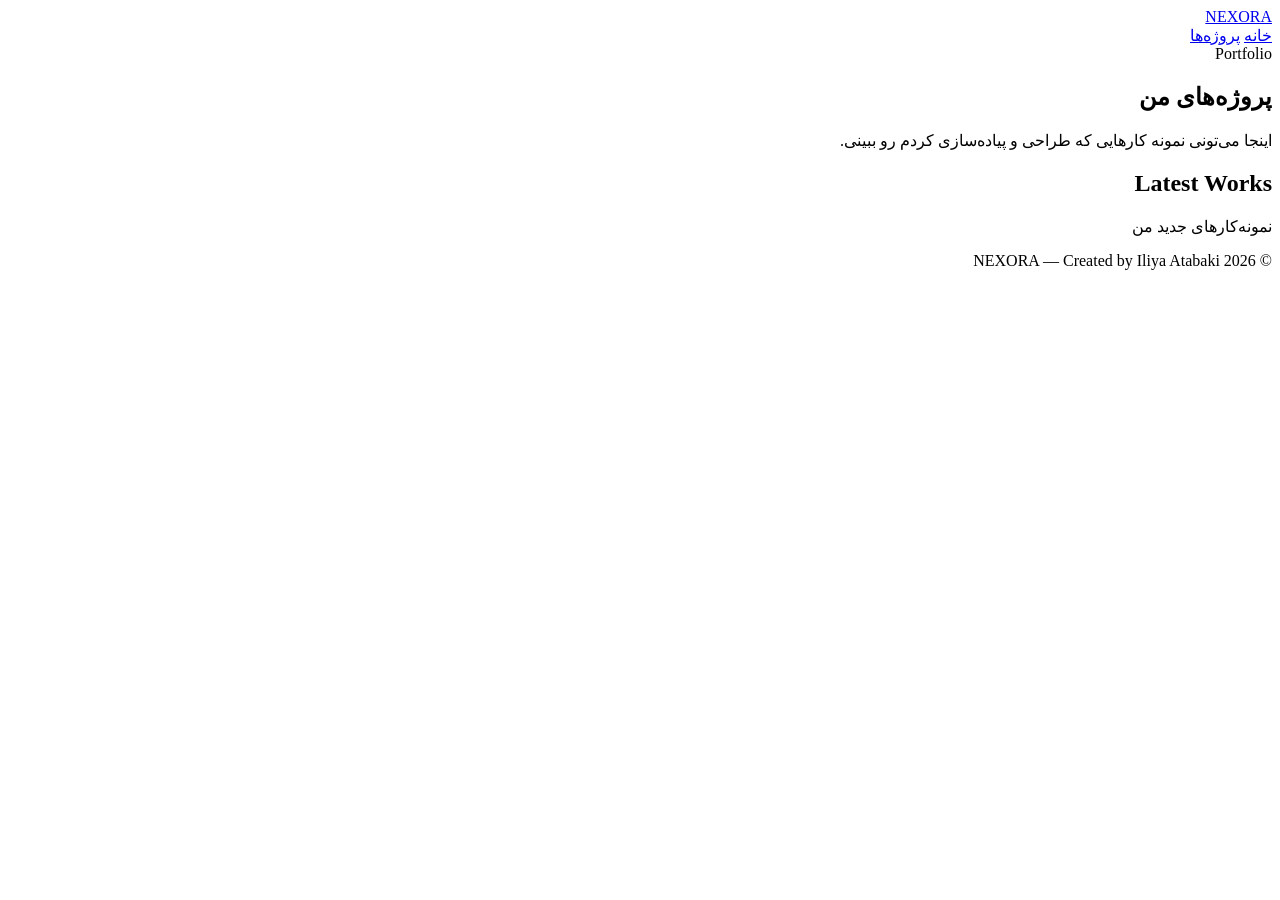
==== projects/index.html @ 351d803f "index.html" ====
<!DOCTYPE html>
<html lang="fa" dir="rtl">
<head>
  <meta charset="UTF-8" />
  <meta name="viewport" content="width=device-width, initial-scale=1.0" />

  <title>پروژه‌ها | NEXORA</title>

  <link rel="stylesheet" href="projects.css" />
</head>
<body>

  <header class="projects-header">
    <nav class="navbar">
      <a href="../index.html" class="logo">NEXORA</a>

      <div class="nav-links">
        <a href="../index.html">خانه</a>
        <a href="projects.html" class="active">پروژه‌ها</a>
      </div>
    </nav>
  </header>

  <main>

    <section class="projects-hero">
      <span class="badge">Portfolio</span>
      <h1>پروژه‌های من</h1>
      <p>
        اینجا می‌تونی نمونه کارهایی که طراحی و پیاده‌سازی کردم رو ببینی.
      </p>
    </section>

    <section class="projects-section">
      <div class="section-title">
        <h2>Latest Works</h2>
        <p>نمونه‌کارهای جدید من</p>
      </div>

      <div class="projects-grid" id="projectsGrid">
        <!-- کارت‌های پروژه با JavaScript از projects.json ساخته میشن -->
      </div>
    </section>

  </main>

  <footer class="footer">
    <p>© 2026 NEXORA — Created by Iliya Atabaki</p>
  </footer>

  <script src="projects.js"></script>
</body>
</html>
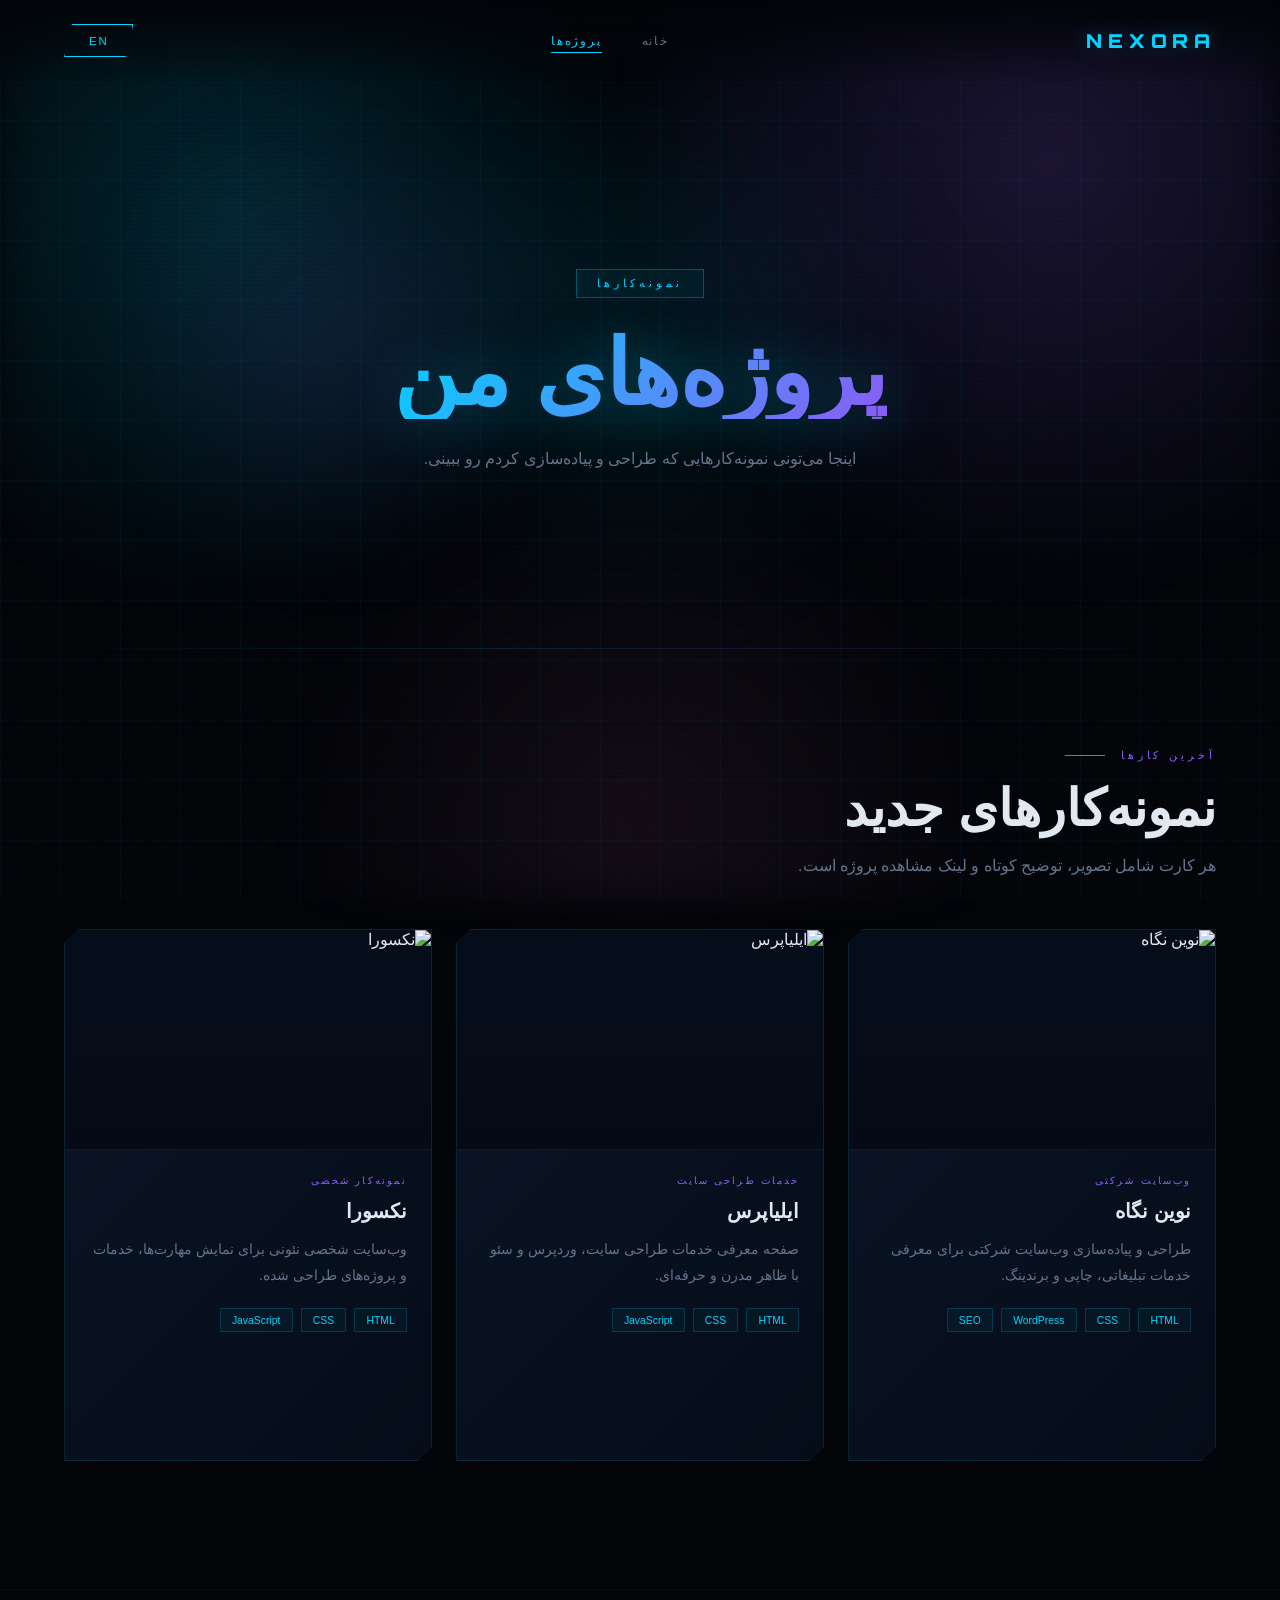
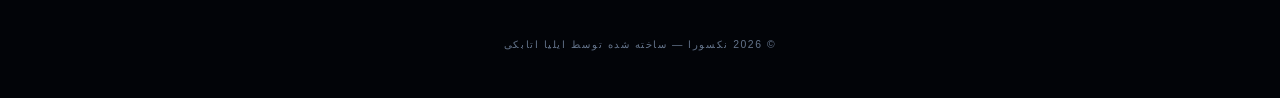
==== commit 22a02148: "index.html projects.json scripts.js style.css" ====
--- a/projects/index.html
+++ b/projects/index.html
@@ -6,48 +6,84 @@
 
   <title>پروژه‌ها | NEXORA</title>
 
-  <link rel="stylesheet" href="projects.css" />
+  <link rel="stylesheet" href="style.css" />
 </head>
 <body>
 
   <header class="projects-header">
     <nav class="navbar">
+
       <a href="../index.html" class="logo">NEXORA</a>
 
       <div class="nav-links">
-        <a href="../index.html">خانه</a>
-        <a href="projects.html" class="active">پروژه‌ها</a>
+        <a href="../index.html" data-fa="خانه" data-en="Home">خانه</a>
+        <a href="projects.html" class="active" data-fa="پروژه‌ها" data-en="Projects">پروژه‌ها</a>
       </div>
+
+      <button class="language-toggle" id="languageToggle" type="button">
+        EN
+      </button>
+
     </nav>
   </header>
 
   <main>
 
     <section class="projects-hero">
-      <span class="badge">Portfolio</span>
-      <h1>پروژه‌های من</h1>
-      <p>
-        اینجا می‌تونی نمونه کارهایی که طراحی و پیاده‌سازی کردم رو ببینی.
+      <span class="badge" data-fa="نمونه‌کارها" data-en="Portfolio">
+        نمونه‌کارها
+      </span>
+
+      <h1 data-fa="پروژه‌های من" data-en="My Projects">
+        پروژه‌های من
+      </h1>
+
+      <p
+        data-fa="اینجا می‌تونی نمونه‌کارهایی که طراحی و پیاده‌سازی کردم رو ببینی."
+        data-en="Here you can explore the projects I have designed and developed."
+      >
+        اینجا می‌تونی نمونه‌کارهایی که طراحی و پیاده‌سازی کردم رو ببینی.
       </p>
     </section>
 
+    <div class="h-line"></div>
+
     <section class="projects-section">
+
       <div class="section-title">
-        <h2>Latest Works</h2>
-        <p>نمونه‌کارهای جدید من</p>
+        <span class="section-tag" data-fa="آخرین کارها" data-en="Latest Works">
+          آخرین کارها
+        </span>
+
+        <h2 data-fa="نمونه‌کارهای جدید" data-en="Recent Projects">
+          نمونه‌کارهای جدید
+        </h2>
+
+        <p
+          data-fa="هر کارت شامل تصویر، توضیح کوتاه و لینک مشاهده پروژه است."
+          data-en="Each card includes a preview image, short description, and project link."
+        >
+          هر کارت شامل تصویر، توضیح کوتاه و لینک مشاهده پروژه است.
+        </p>
       </div>
 
       <div class="projects-grid" id="projectsGrid">
-        <!-- کارت‌های پروژه با JavaScript از projects.json ساخته میشن -->
+        <!-- Project cards will be generated from projects.json -->
       </div>
+
     </section>
 
   </main>
 
   <footer class="footer">
-    <p>© 2026 NEXORA — Created by Iliya Atabaki</p>
+    <p
+      data-fa="© 2026 نکسورا — ساخته شده توسط ایلیا اتابکی"
+      data-en="© 2026 NEXORA — Created by Iliya Atabaki"
+    >
+      © 2026 نکسورا — ساخته شده توسط ایلیا اتابکی
+    </p>
   </footer>
 
-  <script src="projects.js"></script>
+  <script src="scripts.js"></script>
 </body>
 </html>
--- a/projects/style.css
+++ b/projects/style.css
@@ -0,0 +1,1063 @@
+@import url('https://fonts.googleapis.com/css2?family=Orbitron:wght@400;700;900&family=Space+Grotesk:wght@300;400;500&family=JetBrains+Mono:wght@300;400&display=swap');
+@import url('https://cdn.jsdelivr.net/gh/rastikerdar/vazirmatn@v33.003/Vazirmatn-font-face.css');
+
+/* =========================
+   NEXORA Projects Page
+========================= */
+
+:root {
+  --neon-blue: #00d4ff;
+  --neon-purple: #8b5cf6;
+  --neon-pink: #f472b6;
+  --dark-bg: #020408;
+  --dark-surface: #060d1a;
+  --dark-card: #0a1628;
+  --text-primary: #e2e8f0;
+  --text-muted: #64748b;
+  --grid-color: rgba(0, 212, 255, 0.04);
+  --glow-blue: rgba(0, 212, 255, 0.3);
+  --glow-purple: rgba(139, 92, 246, 0.3);
+}
+
+*,
+*::before,
+*::after {
+  margin: 0;
+  padding: 0;
+  box-sizing: border-box;
+}
+
+html {
+  scroll-behavior: smooth;
+}
+
+body {
+  min-height: 100vh;
+  background: var(--dark-bg);
+  color: var(--text-primary);
+  font-family: 'Space Grotesk', sans-serif;
+  overflow-x: hidden;
+}
+
+html[lang='fa'] body,
+html[lang='fa'] body *:not(.logo) {
+  font-family: 'Vazirmatn', sans-serif !important;
+}
+
+html[lang='en'] body {
+  font-family: 'Space Grotesk', sans-serif;
+}
+
+a {
+  color: inherit;
+}
+
+button,
+a {
+  -webkit-tap-highlight-color: transparent;
+}
+
+a:focus-visible,
+button:focus-visible {
+  outline: 2px solid var(--neon-blue);
+  outline-offset: 4px;
+}
+
+/* =========================
+   Ambient Background
+========================= */
+
+body::before {
+  content: '';
+  position: fixed;
+  inset: 0;
+  z-index: -4;
+  pointer-events: none;
+  background-image:
+    linear-gradient(var(--grid-color) 1px, transparent 1px),
+    linear-gradient(90deg, var(--grid-color) 1px, transparent 1px);
+  background-size: 60px 60px;
+}
+
+body::after {
+  content: '';
+  position: fixed;
+  inset: 0;
+  z-index: -3;
+  pointer-events: none;
+  background:
+    radial-gradient(circle at 18% 24%, rgba(0, 212, 255, 0.16), transparent 32%),
+    radial-gradient(circle at 82% 18%, rgba(139, 92, 246, 0.18), transparent 34%),
+    radial-gradient(circle at 50% 92%, rgba(244, 114, 182, 0.08), transparent 35%);
+  filter: blur(20px);
+}
+
+main {
+  position: relative;
+  z-index: 2;
+}
+
+main::before {
+  content: '';
+  position: fixed;
+  inset: 0;
+  z-index: -2;
+  pointer-events: none;
+  opacity: 0.025;
+  background-image: url("data:image/svg+xml,%3Csvg viewBox='0 0 256 256' xmlns='http://www.w3.org/2000/svg'%3E%3Cfilter id='n'%3E%3CfeTurbulence type='fractalNoise' baseFrequency='0.9' numOctaves='4' stitchTiles='stitch'/%3E%3C/filter%3E%3Crect width='100%25' height='100%25' filter='url(%23n)'/%3E%3C/svg%3E");
+  background-size: 180px;
+}
+
+main::after {
+  content: '';
+  position: fixed;
+  inset: 0;
+  z-index: -1;
+  pointer-events: none;
+  background: repeating-linear-gradient(
+    0deg,
+    transparent,
+    transparent 2px,
+    rgba(0, 0, 0, 0.035) 2px,
+    rgba(0, 0, 0, 0.035) 4px
+  );
+}
+
+/* =========================
+   Header / Navigation
+========================= */
+
+.projects-header {
+  position: fixed;
+  top: 0;
+  left: 0;
+  right: 0;
+  z-index: 100;
+  padding: 1.5rem 4rem;
+  background: linear-gradient(180deg, rgba(2, 4, 8, 0.92) 0%, rgba(2, 4, 8, 0.35) 70%, transparent 100%);
+  backdrop-filter: blur(8px);
+}
+
+.navbar {
+  display: flex;
+  align-items: center;
+  justify-content: space-between;
+  gap: 2rem;
+}
+
+.logo {
+  font-family: 'Orbitron', monospace !important;
+  font-size: 1.2rem;
+  font-weight: 900;
+  letter-spacing: 0.3em;
+  color: var(--neon-blue);
+  text-decoration: none;
+  text-shadow: 0 0 20px var(--glow-blue);
+  white-space: nowrap;
+}
+
+.nav-links {
+  display: flex;
+  align-items: center;
+  justify-content: center;
+  gap: 2.5rem;
+}
+
+.nav-links a {
+  font-family: 'JetBrains Mono', monospace !important;
+  font-size: 0.75rem;
+  letter-spacing: 0.15em;
+  color: var(--text-muted);
+  text-decoration: none;
+  text-transform: uppercase;
+  position: relative;
+  transition: color 0.3s ease;
+}
+
+.nav-links a::after {
+  content: '';
+  position: absolute;
+  bottom: -5px;
+  inset-inline-start: 0;
+  width: 0;
+  height: 1px;
+  background: var(--neon-blue);
+  transition: width 0.3s ease;
+}
+
+.nav-links a:hover,
+.nav-links a.active {
+  color: var(--neon-blue);
+}
+
+.nav-links a:hover::after,
+.nav-links a.active::after {
+  width: 100%;
+}
+
+.language-toggle {
+  font-family: 'JetBrains Mono', monospace !important;
+  font-size: 0.72rem;
+  letter-spacing: 0.15em;
+  text-transform: uppercase;
+  padding: 0.6rem 1.5rem;
+  border: 1px solid var(--neon-blue);
+  background: transparent;
+  color: var(--neon-blue);
+  cursor: pointer;
+  transition: all 0.3s ease;
+  clip-path: polygon(8px 0%, 100% 0%, calc(100% - 8px) 100%, 0% 100%);
+}
+
+.language-toggle:hover {
+  background: var(--neon-blue);
+  color: var(--dark-bg);
+  box-shadow: 0 0 30px var(--glow-blue);
+}
+
+.language-toggle:active {
+  transform: scale(0.96);
+}
+
+/* =========================
+   Hero
+========================= */
+
+.projects-hero {
+  min-height: 72vh;
+  padding: 10rem 2rem 4rem;
+  display: flex;
+  flex-direction: column;
+  align-items: center;
+  justify-content: center;
+  text-align: center;
+  position: relative;
+  overflow: hidden;
+}
+
+.projects-hero::before,
+.projects-hero::after {
+  content: '';
+  position: absolute;
+  border-radius: 50%;
+  pointer-events: none;
+  filter: blur(80px);
+}
+
+.projects-hero::before {
+  width: 520px;
+  height: 520px;
+  background: radial-gradient(circle, rgba(0, 212, 255, 0.12), transparent 70%);
+  top: 50%;
+  left: 50%;
+  transform: translate(-50%, -50%);
+  animation: orbPulse 8s ease-in-out infinite;
+}
+
+.projects-hero::after {
+  width: 360px;
+  height: 360px;
+  background: radial-gradient(circle, rgba(139, 92, 246, 0.16), transparent 70%);
+  top: 25%;
+  inset-inline-end: 12%;
+  animation: orbDrift 11s ease-in-out infinite alternate;
+}
+
+.badge {
+  font-family: 'JetBrains Mono', monospace !important;
+  font-size: 0.7rem;
+  letter-spacing: 0.35em;
+  text-transform: uppercase;
+  color: var(--neon-blue);
+  border: 1px solid rgba(0, 212, 255, 0.3);
+  padding: 0.45rem 1.3rem;
+  margin-bottom: 2rem;
+  background: rgba(0, 212, 255, 0.05);
+  opacity: 0;
+  transform: translateY(20px);
+  animation: fadeUp 0.8s ease forwards;
+  position: relative;
+  z-index: 2;
+}
+
+.projects-hero h1 {
+  font-family: 'Orbitron', monospace !important;
+  font-size: clamp(3rem, 7vw, 6.5rem);
+  font-weight: 900;
+  line-height: 1;
+  text-transform: uppercase;
+  margin-bottom: 1.5rem;
+  background: linear-gradient(135deg, var(--neon-blue), var(--neon-purple));
+  -webkit-background-clip: text;
+  -webkit-text-fill-color: transparent;
+  background-clip: text;
+  filter: drop-shadow(0 0 30px rgba(0, 212, 255, 0.35));
+  opacity: 0;
+  transform: translateY(20px);
+  animation: fadeUp 0.9s ease 0.12s forwards;
+  position: relative;
+  z-index: 2;
+}
+
+.projects-hero p {
+  max-width: 650px;
+  color: var(--text-muted);
+  font-size: 1rem;
+  line-height: 2;
+  opacity: 0;
+  transform: translateY(20px);
+  animation: fadeUp 0.9s ease 0.22s forwards;
+  position: relative;
+  z-index: 2;
+}
+
+.h-line {
+  width: 100%;
+  height: 1px;
+  background: linear-gradient(90deg, transparent 0%, var(--neon-blue) 40%, var(--neon-purple) 60%, transparent 100%);
+  opacity: 0.15;
+}
+
+/* =========================
+   Section Title
+========================= */
+
+.projects-section {
+  width: min(1300px, 90%);
+  margin: 0 auto;
+  padding: 6rem 0 8rem;
+}
+
+.section-title {
+  margin-bottom: 3rem;
+  opacity: 0;
+  transform: translateY(30px);
+  animation: fadeUp 0.75s ease 0.25s forwards;
+}
+
+.section-tag {
+  font-family: 'JetBrains Mono', monospace !important;
+  font-size: 0.7rem;
+  letter-spacing: 0.35em;
+  text-transform: uppercase;
+  color: var(--neon-purple);
+  display: inline-flex;
+  align-items: center;
+  gap: 1rem;
+  margin-bottom: 1rem;
+}
+
+.section-tag::before {
+  content: '';
+  width: 40px;
+  height: 1px;
+  background: var(--neon-purple);
+}
+
+html[dir='rtl'] .section-tag::before {
+  order: 2;
+}
+
+.section-title h2 {
+  font-family: 'Orbitron', monospace !important;
+  font-size: clamp(2rem, 4vw, 3.5rem);
+  text-transform: uppercase;
+  margin-bottom: 0.8rem;
+  line-height: 1.2;
+}
+
+.section-title p {
+  color: var(--text-muted);
+  line-height: 1.8;
+}
+
+/* =========================
+   Projects Grid
+========================= */
+
+.projects-grid {
+  display: grid;
+  grid-template-columns: repeat(auto-fit, minmax(320px, 1fr));
+  gap: 1.5rem;
+  align-items: stretch;
+}
+
+.projects-error {
+  grid-column: 1 / -1;
+  color: var(--neon-pink);
+  border: 1px solid rgba(244, 114, 182, 0.2);
+  background: rgba(244, 114, 182, 0.05);
+  padding: 1rem 1.2rem;
+  line-height: 1.8;
+}
+
+/* =========================
+   Project Card
+========================= */
+
+.project-card {
+  min-height: 100%;
+  background: linear-gradient(135deg, rgba(10, 22, 40, 0.95), rgba(6, 13, 26, 0.95));
+  border: 1px solid rgba(0, 212, 255, 0.1);
+  overflow: hidden;
+  position: relative;
+  clip-path: polygon(14px 0%, 100% 0%, 100% calc(100% - 14px), calc(100% - 14px) 100%, 0% 100%, 0% 14px);
+  opacity: 0;
+  transform: translateY(35px);
+  transition:
+    transform 0.45s cubic-bezier(0.22, 1, 0.36, 1),
+    box-shadow 0.45s ease,
+    border-color 0.45s ease,
+    background 0.45s ease;
+}
+
+.project-card::before {
+  content: '';
+  position: absolute;
+  inset: 0;
+  pointer-events: none;
+  background: linear-gradient(135deg, rgba(0, 212, 255, 0.06), transparent 55%);
+  opacity: 0;
+  transition: opacity 0.45s ease;
+  z-index: 1;
+}
+
+.project-card::after {
+  content: '';
+  position: absolute;
+  inset-inline-start: 0;
+  bottom: 0;
+  width: 0;
+  height: 2px;
+  background: linear-gradient(90deg, var(--neon-blue), var(--neon-purple));
+  transition: width 0.45s ease;
+  z-index: 2;
+}
+
+.project-card:hover {
+  transform: translateY(-10px);
+  border-color: rgba(0, 212, 255, 0.35);
+  background: linear-gradient(135deg, rgba(12, 28, 52, 0.98), rgba(6, 13, 26, 0.98));
+  box-shadow:
+    0 0 25px rgba(0, 212, 255, 0.18),
+    0 0 70px rgba(139, 92, 246, 0.15);
+}
+
+.project-card:hover::before {
+  opacity: 1;
+}
+
+.project-card:hover::after {
+  width: 100%;
+}
+
+.project-image {
+  width: 100%;
+  height: 220px;
+  overflow: hidden;
+  background: var(--dark-surface);
+  border-bottom: 1px solid rgba(0, 212, 255, 0.08);
+  position: relative;
+}
+
+.project-image::after {
+  content: '';
+  position: absolute;
+  inset: 0;
+  background: linear-gradient(180deg, transparent 35%, rgba(2, 4, 8, 0.45) 100%);
+  opacity: 0.55;
+  transition: opacity 0.45s ease;
+}
+
+.project-image img {
+  width: 100%;
+  height: 100%;
+  object-fit: cover;
+  display: block;
+  transition:
+    transform 0.65s cubic-bezier(0.22, 1, 0.36, 1),
+    filter 0.45s ease;
+}
+
+.project-card:hover .project-image img {
+  transform: scale(1.08);
+  filter: saturate(1.08) contrast(1.05);
+}
+
+.project-card:hover .project-image::after {
+  opacity: 0.25;
+}
+
+.project-content {
+  min-height: 310px;
+  padding: 1.5rem;
+  display: flex;
+  flex-direction: column;
+  position: relative;
+  z-index: 3;
+}
+
+.project-category {
+  font-family: 'JetBrains Mono', monospace !important;
+  font-size: 0.65rem;
+  letter-spacing: 0.2em;
+  text-transform: uppercase;
+  color: var(--neon-purple);
+  margin-bottom: 0.8rem;
+}
+
+.project-title {
+  font-family: 'Orbitron', monospace !important;
+  font-size: 1.25rem;
+  font-weight: 700;
+  margin-bottom: 0.9rem;
+  color: var(--text-primary);
+}
+
+.project-desc {
+  color: var(--text-muted);
+  line-height: 1.8;
+  font-size: 0.9rem;
+  margin-bottom: 1.2rem;
+  transition: color 0.35s ease;
+}
+
+.project-card:hover .project-desc {
+  color: #c9d6e8;
+}
+
+.project-tags {
+  display: flex;
+  flex-wrap: wrap;
+  gap: 0.5rem;
+  margin-bottom: 1.4rem;
+}
+
+.project-tags span {
+  font-family: 'JetBrains Mono', monospace !important;
+  font-size: 0.65rem;
+  color: var(--neon-blue);
+  border: 1px solid rgba(0, 212, 255, 0.18);
+  background: rgba(0, 212, 255, 0.04);
+  padding: 0.35rem 0.7rem;
+  transition:
+    border-color 0.35s ease,
+    background 0.35s ease,
+    transform 0.35s ease;
+}
+
+.project-card:hover .project-tags span {
+  border-color: rgba(0, 212, 255, 0.32);
+  background: rgba(0, 212, 255, 0.07);
+  transform: translateY(-2px);
+}
+
+/* Button appears from inside the card */
+.project-btn {
+  margin-top: auto;
+  width: fit-content;
+  display: inline-flex;
+  align-items: center;
+  justify-content: center;
+  gap: 0.6rem;
+  font-family: 'JetBrains Mono', monospace !important;
+  font-size: 0.72rem;
+  letter-spacing: 0.15em;
+  text-transform: uppercase;
+  text-decoration: none;
+  color: var(--dark-bg);
+  background: var(--neon-blue);
+  padding: 0.85rem 1.5rem;
+  clip-path: polygon(10px 0%, 100% 0%, calc(100% - 10px) 100%, 0% 100%);
+  box-shadow: 0 0 30px rgba(0, 212, 255, 0.22);
+  opacity: 0;
+  transform: translateY(25px);
+  pointer-events: none;
+  transition:
+    opacity 0.45s ease,
+    transform 0.45s cubic-bezier(0.22, 1, 0.36, 1),
+    box-shadow 0.35s ease,
+    letter-spacing 0.35s ease,
+    filter 0.35s ease;
+}
+
+.project-card:hover .project-btn,
+.project-card:focus-within .project-btn {
+  opacity: 1;
+  transform: translateY(0);
+  pointer-events: auto;
+}
+
+.project-btn:hover {
+  transform: translateY(0) scale(1.035);
+  letter-spacing: 0.18em;
+  filter: brightness(1.08);
+  box-shadow:
+    0 0 25px rgba(0, 212, 255, 0.38),
+    0 0 60px rgba(139, 92, 246, 0.18);
+}
+
+.project-btn:active {
+  transform: translateY(0) scale(0.96);
+}
+
+/* =========================
+   Footer
+========================= */
+
+.footer {
+  padding: 3rem 4rem;
+  border-top: 1px solid rgba(0, 212, 255, 0.06);
+  display: flex;
+  justify-content: center;
+  text-align: center;
+  color: var(--text-muted);
+  font-family: 'JetBrains Mono', monospace !important;
+  font-size: 0.65rem;
+  letter-spacing: 0.15em;
+  text-transform: uppercase;
+  position: relative;
+  z-index: 2;
+}
+
+/* =========================
+   Animations
+========================= */
+
+@keyframes fadeUp {
+  to {
+    opacity: 1;
+    transform: translateY(0);
+  }
+}
+
+
+@keyframes orbPulse {
+  0%,
+  100% {
+    transform: translate(-50%, -50%) scale(1);
+  }
+  50% {
+    transform: translate(-50%, -50%) scale(1.15);
+  }
+}
+
+@keyframes orbDrift {
+  from {
+    transform: translateY(0);
+  }
+  to {
+    transform: translateY(-40px);
+  }
+}
+
+/* =========================
+   Responsive
+========================= */
+
+@media (max-width: 1024px) {
+  .projects-header {
+    padding: 1.2rem 2rem;
+  }
+
+  .nav-links {
+    gap: 1.2rem;
+  }
+
+  .projects-grid {
+    grid-template-columns: repeat(auto-fit, minmax(290px, 1fr));
+  }
+}
+
+@media (max-width: 768px) {
+  .projects-header {
+    position: absolute;
+    padding: 1.2rem 1.5rem;
+  }
+
+  .navbar {
+    flex-direction: column;
+    gap: 1rem;
+  }
+
+  .nav-links {
+    width: 100%;
+    flex-wrap: wrap;
+    justify-content: center;
+    gap: 1.2rem;
+  }
+
+  .projects-hero {
+    min-height: 78vh;
+    padding-top: 13rem;
+  }
+
+  .projects-section {
+    width: min(92%, 1300px);
+    padding: 4.5rem 0 6rem;
+  }
+
+  .section-title {
+    text-align: center;
+  }
+
+  .section-tag {
+    justify-content: center;
+  }
+
+  html[dir='rtl'] .section-tag::before {
+    order: 0;
+  }
+
+  .section-tag::before {
+    width: 28px;
+  }
+
+  .projects-grid {
+    grid-template-columns: 1fr;
+  }
+
+  .project-content {
+    min-height: auto;
+  }
+
+  .project-btn {
+    opacity: 1;
+    transform: translateY(0);
+    pointer-events: auto;
+  }
+
+  .footer {
+    padding: 2rem 1.5rem;
+    line-height: 1.8;
+  }
+}
+
+@media (max-width: 420px) {
+  .logo {
+    font-size: 1rem;
+  }
+
+  .nav-links a {
+    font-size: 0.68rem;
+  }
+
+  .language-toggle {
+    padding: 0.55rem 1.2rem;
+  }
+
+  .projects-hero h1 {
+    font-size: clamp(2.4rem, 15vw, 4rem);
+  }
+
+  .project-image {
+    height: 190px;
+  }
+}
+
+/* ===============================
+   Upgrade 1: Scroll Reveal Cards
+================================ */
+
+.project-card {
+  opacity: 0;
+  transform: translateY(45px) scale(0.96);
+  animation: revealProjectCard 0.9s cubic-bezier(.22,1,.36,1) forwards;
+}
+
+.project-card:nth-child(1) { animation-delay: .1s; }
+.project-card:nth-child(2) { animation-delay: .22s; }
+.project-card:nth-child(3) { animation-delay: .34s; }
+.project-card:nth-child(4) { animation-delay: .46s; }
+.project-card:nth-child(5) { animation-delay: .58s; }
+.project-card:nth-child(6) { animation-delay: .7s; }
+
+@keyframes revealProjectCard {
+  to {
+    opacity: 1;
+    transform: translateY(0) scale(1);
+  }
+}
+
+/* ===============================
+   Upgrade 2: Premium Card Hover
+================================ */
+
+.project-card {
+  isolation: isolate;
+}
+
+.project-card::after {
+  content: "";
+  position: absolute;
+  inset: 0;
+  background:
+    radial-gradient(
+      circle at 50% 0%,
+      rgba(0, 212, 255, 0.18),
+      transparent 42%
+    );
+  opacity: 0;
+  z-index: -1;
+  transition: opacity .45s ease;
+}
+
+.project-card:hover::after {
+  opacity: 1;
+}
+
+.project-card:hover {
+  transform: translateY(-14px) scale(1.015);
+  border-color: rgba(0, 212, 255, 0.42);
+  box-shadow:
+    0 0 35px rgba(0, 212, 255, 0.18),
+    0 0 90px rgba(139, 92, 246, 0.16),
+    inset 0 0 24px rgba(0, 212, 255, 0.035);
+}
+
+.project-card:hover .project-title {
+  color: var(--neon-blue);
+  text-shadow: 0 0 18px rgba(0, 212, 255, .25);
+}
+
+/* ===============================
+   Upgrade 3: Animated Cyber Background
+================================ */
+
+body::after {
+  animation: nexoraBgMove 12s ease-in-out infinite alternate;
+}
+
+@keyframes nexoraBgMove {
+  0% {
+    transform: translate3d(0, 0, 0) scale(1);
+    opacity: .9;
+  }
+
+  50% {
+    transform: translate3d(0, -20px, 0) scale(1.04);
+    opacity: 1;
+  }
+
+  100% {
+    transform: translate3d(0, 18px, 0) scale(1.02);
+    opacity: .92;
+  }
+}
+
+/* ===================================================
+   Responsive Design
+=================================================== */
+
+/* ---------- Laptop ---------- */
+
+@media (max-width: 1200px){
+
+    .projects-section{
+        width:95%;
+    }
+
+    .projects-grid{
+        grid-template-columns:repeat(2,1fr);
+    }
+
+}
+
+/* ---------- Tablet ---------- */
+
+@media (max-width: 992px){
+
+    .projects-header{
+        padding:20px 30px;
+    }
+
+    .projects-hero{
+        min-height:60vh;
+    }
+
+    .projects-hero h1{
+        font-size:55px;
+    }
+
+    .projects-hero p{
+        font-size:15px;
+    }
+
+    .projects-grid{
+        grid-template-columns:repeat(2,1fr);
+        gap:25px;
+    }
+
+}
+
+/* ---------- Mobile ---------- */
+
+@media (max-width:768px){
+
+    .projects-header{
+
+        padding:18px 20px;
+
+    }
+
+    .navbar{
+
+        flex-direction:column;
+
+        gap:18px;
+
+    }
+
+    .nav-links{
+
+        gap:18px;
+
+        flex-wrap:wrap;
+
+        justify-content:center;
+
+    }
+
+    .projects-hero{
+
+        padding-top:170px;
+
+        min-height:auto;
+
+    }
+
+    .projects-hero h1{
+
+        font-size:42px;
+
+    }
+
+    .projects-hero p{
+
+        font-size:15px;
+
+        width:100%;
+
+    }
+
+    .section-title{
+
+        text-align:center;
+
+    }
+
+    .projects-grid{
+
+        grid-template-columns:1fr;
+
+    }
+
+    .project-image{
+
+        height:220px;
+
+    }
+
+    .project-content{
+
+        padding:20px;
+
+    }
+
+    .project-btn{
+
+        width:100%;
+
+        justify-content:center;
+
+    }
+
+}
+
+/* ---------- Small Phones ---------- */
+
+@media (max-width:480px){
+
+    .logo{
+
+        font-size:18px;
+
+    }
+
+    .nav-links{
+
+        gap:12px;
+
+    }
+
+    .nav-links a{
+
+        font-size:11px;
+
+    }
+
+    .language-toggle{
+
+        width:100%;
+
+    }
+
+    .projects-hero{
+
+        padding:160px 20px 70px;
+
+    }
+
+    .projects-hero h1{
+
+        font-size:34px;
+
+    }
+
+    .projects-hero p{
+
+        font-size:14px;
+
+    }
+
+    .section-title h2{
+
+        font-size:28px;
+
+    }
+
+    .project-title{
+
+        font-size:20px;
+
+    }
+
+    .project-desc{
+
+        font-size:14px;
+
+    }
+
+    .project-tags{
+
+        gap:8px;
+
+    }
+
+    .project-tags span{
+
+        font-size:11px;
+
+    }
+
+    .footer{
+
+        padding:30px 20px;
+
+        font-size:11px;
+
+        text-align:center;
+
+    }
+
+}
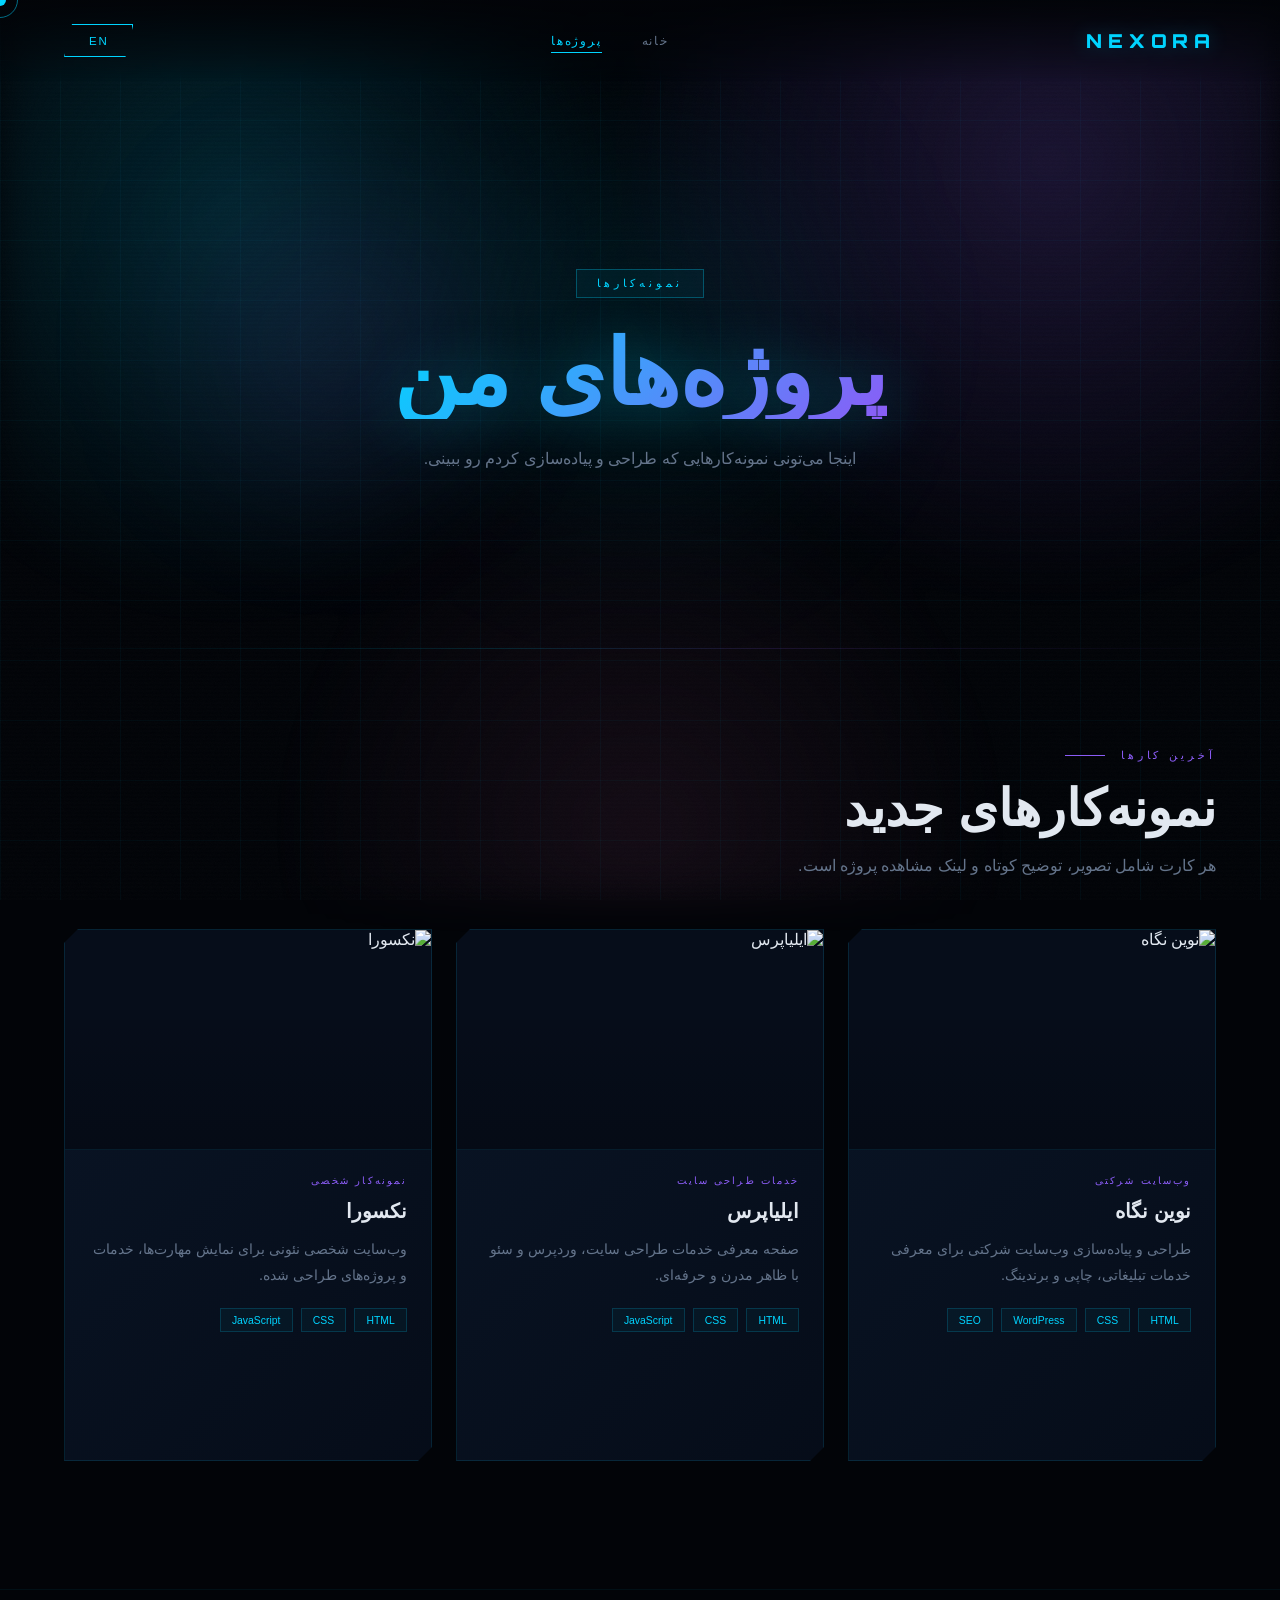
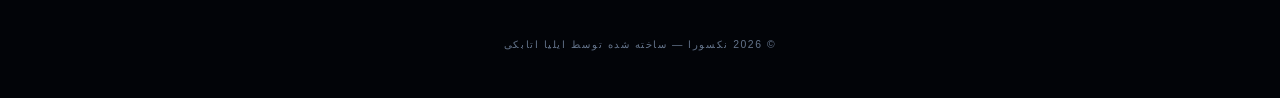
==== commit 1722680b: "index.html projects.json scripts.js style.css" ====
--- a/projects/index.html
+++ b/projects/index.html
@@ -9,6 +9,8 @@
   <link rel="stylesheet" href="style.css" />
 </head>
 <body>
+  <div class="cursor" id="cursor"></div>
+  <div class="cursor-ring" id="cursor-ring"></div>
 
   <header class="projects-header">
     <nav class="navbar">
--- a/projects/style.css
+++ b/projects/style.css
@@ -1060,4 +1060,35 @@
 
     }
 
+}
+.cursor {
+  position: fixed;
+  width: 12px;
+  height: 12px;
+  background: var(--neon-blue);
+  border-radius: 50%;
+  pointer-events: none;
+  z-index: 9999;
+  transform: translate(-50%, -50%);
+  transition: transform 0.1s, opacity 0.2s;
+  mix-blend-mode: screen;
+}
+
+.cursor-ring {
+  position: fixed;
+  width: 36px;
+  height: 36px;
+  border: 1px solid rgba(0, 212, 255, 0.5);
+  border-radius: 50%;
+  pointer-events: none;
+  z-index: 9998;
+  transform: translate(-50%, -50%);
+  transition: all 0.15s ease-out;
+}
+
+@media (max-width: 768px) {
+  .cursor,
+  .cursor-ring {
+    display: none;
+  }
 }
